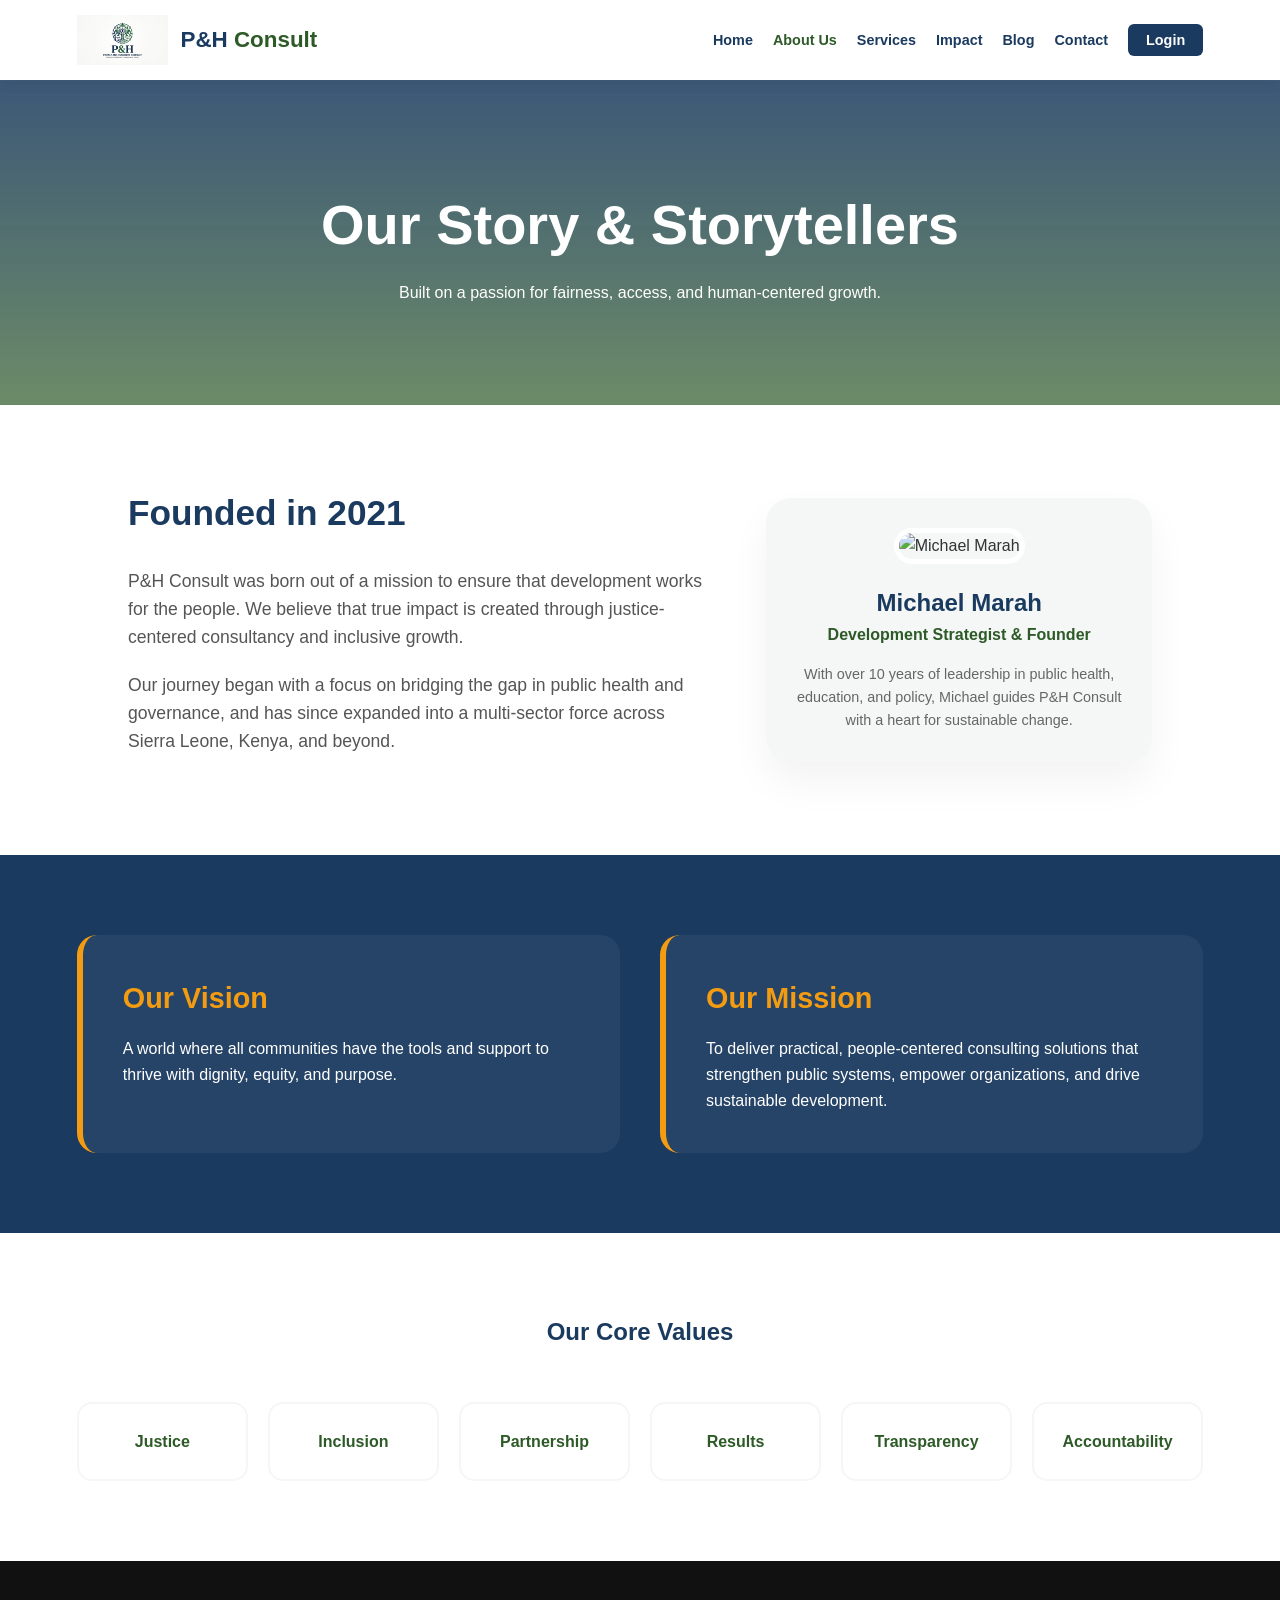
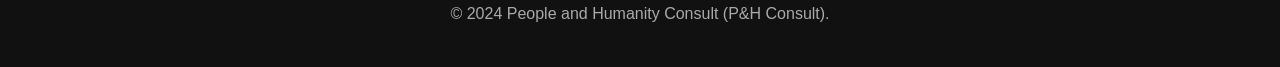
==== about.html @ 6d46d6f1 "Add files via upload" ====
<!doctype html>
<html lang="en-SL">
  <head>
    <meta charset="UTF-8" />
    <meta name="viewport" content="width=device-width, initial-scale=1.0" />
    <title>About Us | P&H Consult</title>
    <style>
      :root {
        --primary: #2d5a27; /* Forest Green */
        --secondary: #1a3a5f; /* Strategy Blue */
        --gold: #f39c12; /* Impact Gold */
        --white: #ffffff;
        --light: #f4f7f6;
      }

      * {
        margin: 0;
        padding: 0;
        box-sizing: border-box;
        font-family: "Segoe UI", Roboto, sans-serif;
      }
      body {
        background: var(--white);
        color: #333;
        line-height: 1.6;
        overflow-x: hidden;
      }

      /* HEADER: Standard Masterpiece Nav */
      header {
        display: flex;
        justify-content: space-between;
        align-items: center;
        padding: 15px 6%;
        background: var(--white);
        box-shadow: 0 4px 12px rgba(0, 0, 0, 0.05);
        position: sticky;
        top: 0;
        z-index: 1000;
      }
      .logo-area {
        display: flex;
        align-items: center;
        text-decoration: none;
      }
      .logo-img {
        height: clamp(40px, 5vw, 50px);
        width: auto;
        margin-right: 12px;
      }
      .logo-text {
        font-size: clamp(1.1rem, 2vw, 1.4rem);
        font-weight: 800;
        color: var(--secondary);
      }
      .logo-text span {
        color: var(--primary);
      }

      nav ul {
        display: flex;
        list-style: none;
        gap: 20px;
        align-items: center;
      }
      nav a {
        text-decoration: none;
        color: var(--secondary);
        font-weight: 600;
        font-size: 0.9rem;
        transition: 0.3s;
      }
      nav a:hover {
        color: var(--primary);
      }
      .btn-login {
        background: var(--secondary);
        color: white !important;
        padding: 8px 18px;
        border-radius: 6px;
      }

      /* ABOUT HERO */
      .about-hero {
        background:
          linear-gradient(rgba(26, 58, 95, 0.85), rgba(45, 90, 39, 0.7)),
          url("about-hero.jpg");
        background-size: cover;
        background-position: center;
        color: white;
        padding: 100px 6%;
        text-align: center;
      }
      .about-hero h1 {
        font-size: clamp(2.2rem, 5vw, 3.5rem);
        font-weight: 800;
        margin-bottom: 10px;
      }

      /* STORY & FOUNDER SECTION */
      .story-container {
        padding: 80px 10%;
        display: grid;
        grid-template-columns: 1.2fr 0.8fr;
        gap: 60px;
        align-items: center;
      }
      .story-content h2 {
        color: var(--secondary);
        font-size: 2.2rem;
        margin-bottom: 25px;
      }
      .story-content p {
        font-size: 1.1rem;
        color: #555;
        margin-bottom: 20px;
      }

      .founder-card {
        background: var(--light);
        padding: 30px;
        border-radius: 25px;
        text-align: center;
        box-shadow: 0 20px 40px rgba(0, 0, 0, 0.05);
      }
      .founder-img {
        width: 100%;
        max-width: 280px;
        height: 320px;
        object-fit: cover;
        border-radius: 20px;
        margin-bottom: 20px;
        border: 5px solid white;
      }
      .founder-card h3 {
        color: var(--secondary);
        font-size: 1.5rem;
      }
      .founder-card .title {
        color: var(--primary);
        font-weight: 700;
        margin-bottom: 15px;
        display: block;
      }

      /* VISION & MISSION */
      .v-m-section {
        background: var(--secondary);
        color: white;
        padding: 80px 6%;
      }
      .v-m-grid {
        display: grid;
        grid-template-columns: repeat(auto-fit, minmax(300px, 1fr));
        gap: 40px;
        max-width: 1200px;
        margin: 0 auto;
      }
      .v-m-box {
        padding: 40px;
        border-radius: 20px;
        background: rgba(255, 255, 255, 0.05);
        border-left: 6px solid var(--gold);
      }
      .v-m-box h3 {
        font-size: 1.8rem;
        margin-bottom: 15px;
        color: var(--gold);
      }

      /* CORE VALUES */
      .values-section {
        padding: 80px 6%;
        text-align: center;
      }
      .values-grid {
        display: grid;
        grid-template-columns: repeat(auto-fit, minmax(160px, 1fr));
        gap: 20px;
        margin-top: 50px;
      }
      .value-card {
        padding: 25px;
        background: var(--white);
        border: 2px solid var(--light);
        border-radius: 15px;
        font-weight: 700;
        color: var(--primary);
        transition: 0.3s;
      }
      .value-card:hover {
        background: var(--primary);
        color: white;
        transform: translateY(-8px);
      }

      /* MOBILE OVERRIDES */
      @media (max-width: 900px) {
        header {
          flex-direction: column;
          gap: 15px;
          padding: 15px 2%;
        }
        nav ul {
          gap: 12px;
          font-size: 0.8rem;
          flex-wrap: wrap;
          justify-content: center;
        }
        .story-container {
          grid-template-columns: 1fr;
          padding: 60px 6%;
          text-align: center;
        }
        .founder-card {
          order: -1;
        } /* Founder appears first on mobile */
      }
    </style>
  </head>
  <body>
    <header>
      <a href="index.html" class="logo-area">
        <img src="logo.png" alt="P&H Logo" class="logo-img" />
        <div class="logo-text">P&H <span>Consult</span></div>
      </a>
      <nav>
        <ul>
          <li><a href="index.html">Home</a></li>
          <li>
            <a href="about.html" style="color: var(--primary)">About Us</a>
          </li>
          <li><a href="services.html">Services</a></li>
          <li><a href="impact.html">Impact</a></li>
          <li><a href="blog.html">Blog</a></li>
          <li><a href="contact.html">Contact</a></li>
          <li><a href="login.html" class="btn-login">Login</a></li>
        </ul>
      </nav>
    </header>

    <section class="about-hero">
      <h1>Our Story & Storytellers</h1>
      <p>Built on a passion for fairness, access, and human-centered growth.</p>
    </section>

    <section class="story-container">
      <div class="story-content">
        <h2>Founded in 2021</h2>
        <p>
          P&H Consult was born out of a mission to ensure that development works
          for the people. We believe that true impact is created through
          justice-centered consultancy and inclusive growth.
        </p>
        <p>
          Our journey began with a focus on bridging the gap in public health
          and governance, and has since expanded into a multi-sector force
          across Sierra Leone, Kenya, and beyond.
        </p>
      </div>

      <div class="founder-card">
        <img src="founder.jpg" alt="Michael Marah" class="founder-img" />
        <h3>Michael Marah</h3>
        <span class="title">Development Strategist & Founder</span>
        <p style="font-size: 0.9rem; color: #666">
          With over 10 years of leadership in public health, education, and
          policy, Michael guides P&H Consult with a heart for sustainable
          change.
        </p>
      </div>
    </section>

    <section class="v-m-section">
      <div class="v-m-grid">
        <div class="v-m-box">
          <h3>Our Vision</h3>
          <p>
            A world where all communities have the tools and support to thrive
            with dignity, equity, and purpose.
          </p>
        </div>
        <div class="v-m-box">
          <h3>Our Mission</h3>
          <p>
            To deliver practical, people-centered consulting solutions that
            strengthen public systems, empower organizations, and drive
            sustainable development.
          </p>
        </div>
      </div>
    </section>

    <section class="values-section">
      <h2 style="color: var(--secondary)">Our Core Values</h2>
      <div class="values-grid">
        <div class="value-card">Justice</div>
        <div class="value-card">Inclusion</div>
        <div class="value-card">Partnership</div>
        <div class="value-card">Results</div>
        <div class="value-card">Transparency</div>
        <div class="value-card">Accountability</div>
      </div>
    </section>

    <footer
      style="background: #111; color: #aaa; padding: 40px; text-align: center"
    >
      &copy; 2024 People and Humanity Consult (P&H Consult).
    </footer>
  </body>
</html>
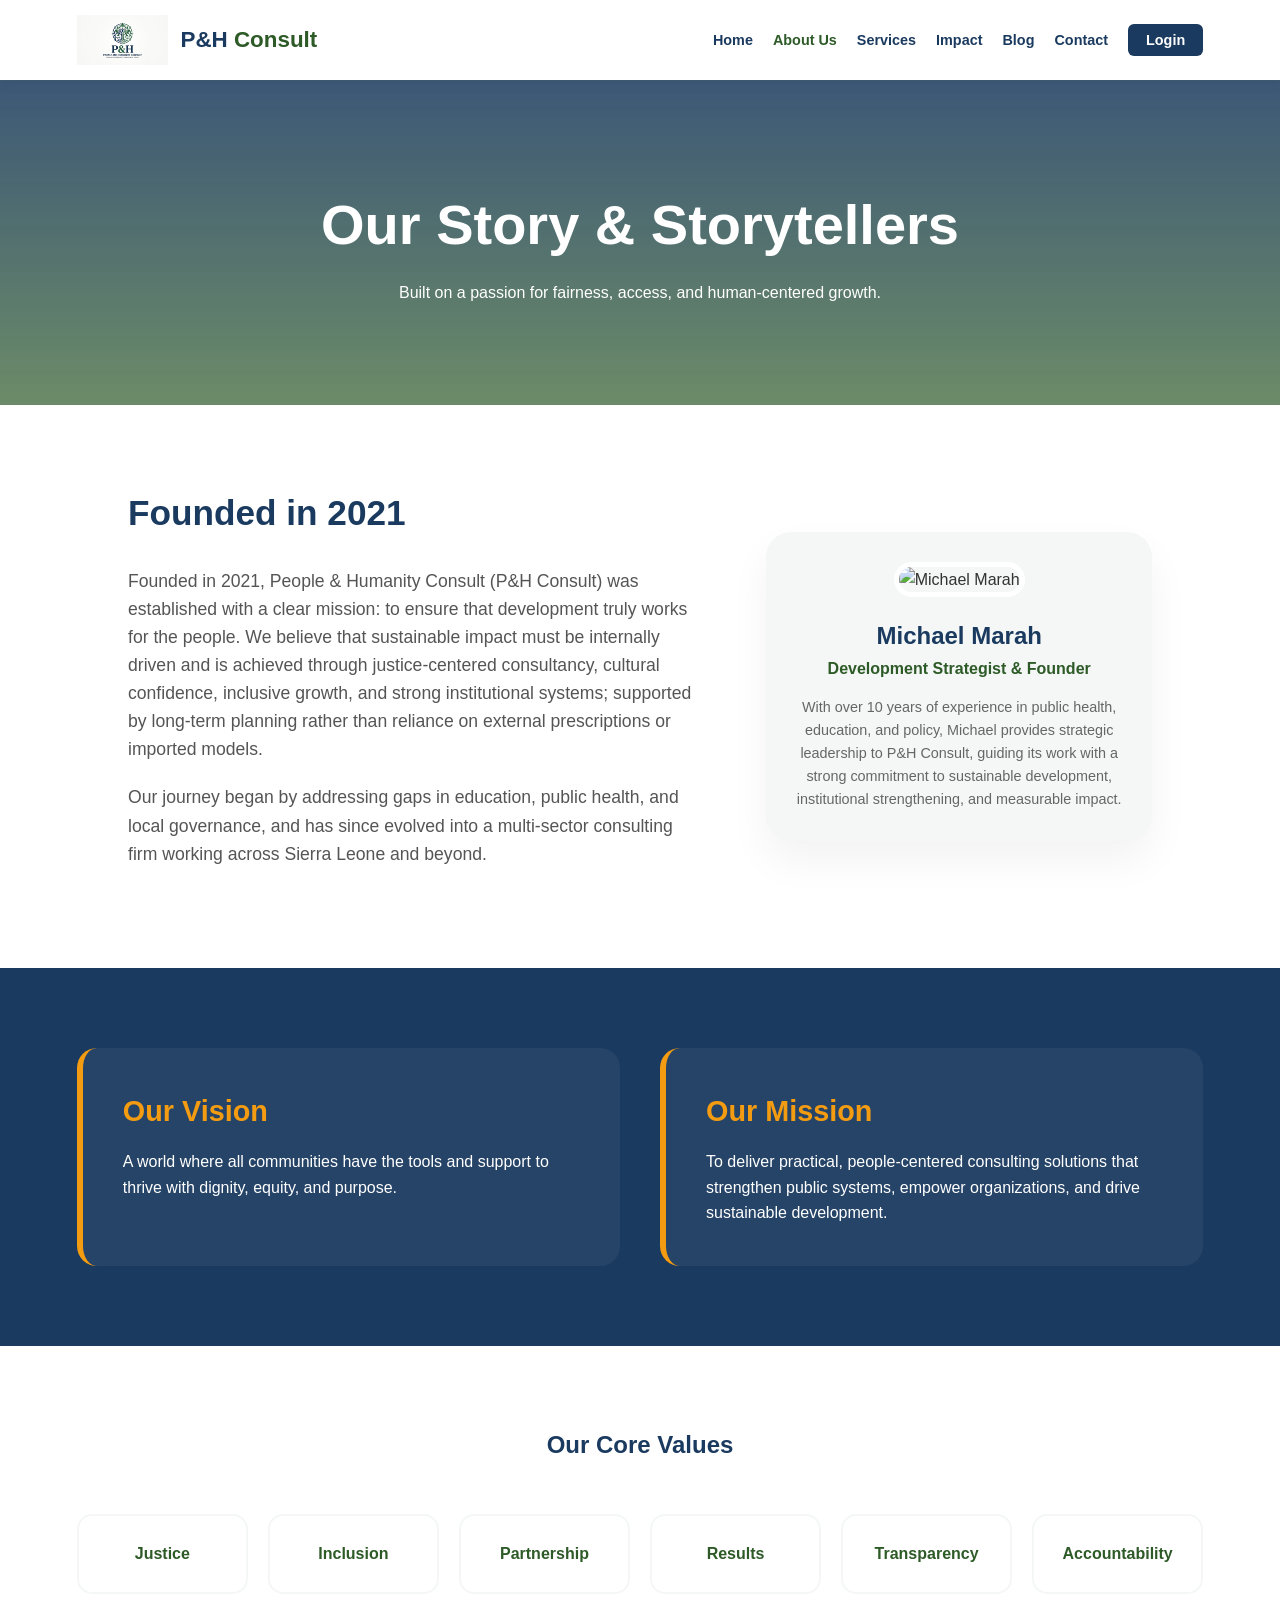
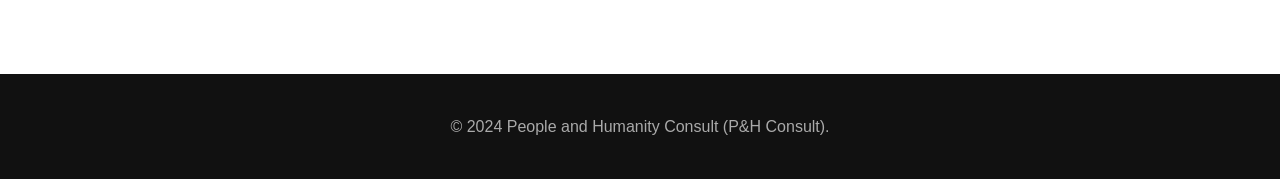
==== commit f336c89c: "Add files via upload" ====
--- a/about.html
+++ b/about.html
@@ -248,14 +248,18 @@
       <div class="story-content">
         <h2>Founded in 2021</h2>
         <p>
-          P&H Consult was born out of a mission to ensure that development works
-          for the people. We believe that true impact is created through
-          justice-centered consultancy and inclusive growth.
+          Founded in 2021, People & Humanity Consult (P&H Consult) was
+          established with a clear mission: to ensure that development truly
+          works for the people. We believe that sustainable impact must be
+          internally driven and is achieved through justice-centered
+          consultancy, cultural confidence, inclusive growth, and strong
+          institutional systems; supported by long-term planning rather than
+          reliance on external prescriptions or imported models.
         </p>
         <p>
-          Our journey began with a focus on bridging the gap in public health
-          and governance, and has since expanded into a multi-sector force
-          across Sierra Leone, Kenya, and beyond.
+          Our journey began by addressing gaps in education, public health, and
+          local governance, and has since evolved into a multi-sector consulting
+          firm working across Sierra Leone and beyond.
         </p>
       </div>
 
@@ -264,9 +268,10 @@
         <h3>Michael Marah</h3>
         <span class="title">Development Strategist & Founder</span>
         <p style="font-size: 0.9rem; color: #666">
-          With over 10 years of leadership in public health, education, and
-          policy, Michael guides P&H Consult with a heart for sustainable
-          change.
+          With over 10 years of experience in public health, education, and
+          policy, Michael provides strategic leadership to P&H Consult, guiding
+          its work with a strong commitment to sustainable development,
+          institutional strengthening, and measurable impact.
         </p>
       </div>
     </section>
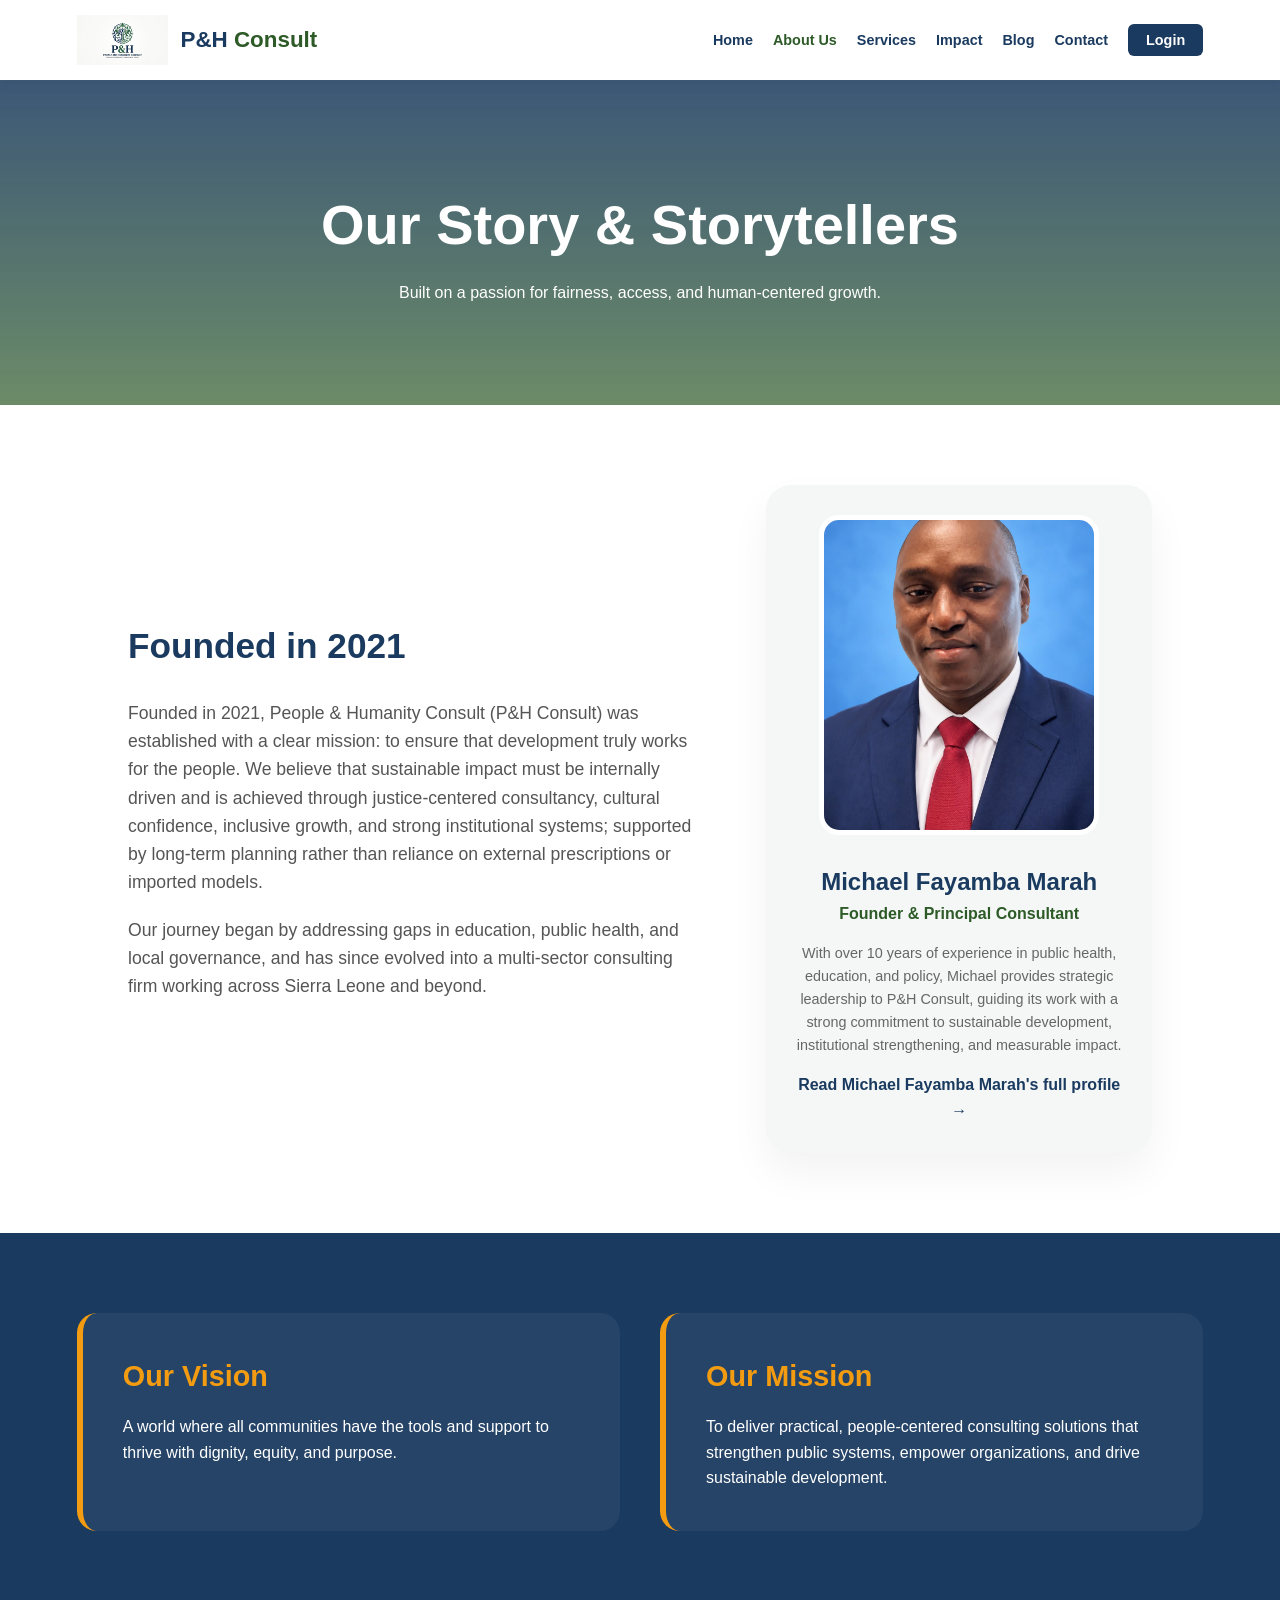
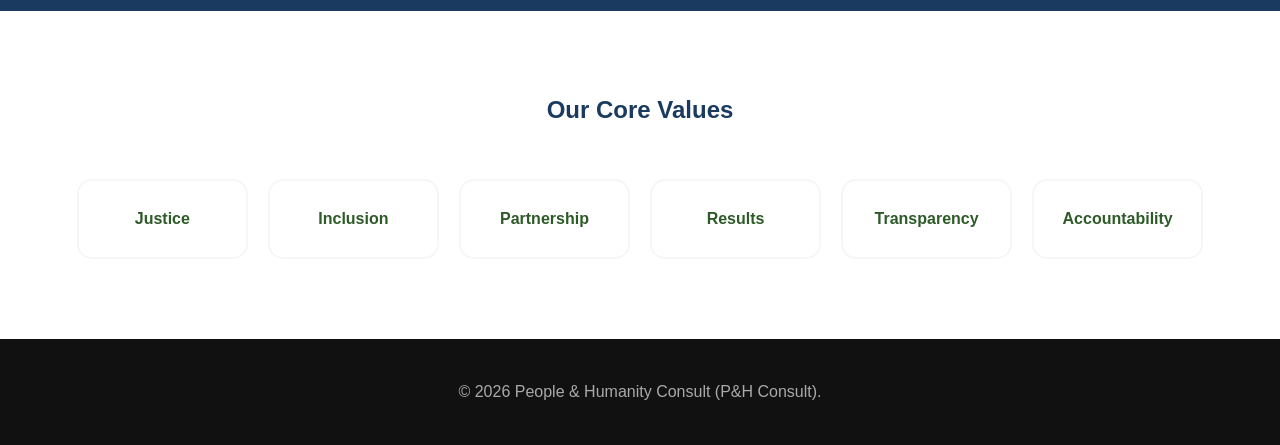
==== commit 7d3f7b6f: "Rename about_v2.html to about.html" ====
--- a/about.html
+++ b/about.html
@@ -1,317 +1,330 @@
-<!doctype html>
-<html lang="en-SL">
-  <head>
-    <meta charset="UTF-8" />
-    <meta name="viewport" content="width=device-width, initial-scale=1.0" />
-    <title>About Us | P&H Consult</title>
-    <style>
-      :root {
-        --primary: #2d5a27; /* Forest Green */
-        --secondary: #1a3a5f; /* Strategy Blue */
-        --gold: #f39c12; /* Impact Gold */
-        --white: #ffffff;
-        --light: #f4f7f6;
-      }
-
-      * {
-        margin: 0;
-        padding: 0;
-        box-sizing: border-box;
-        font-family: "Segoe UI", Roboto, sans-serif;
-      }
-      body {
-        background: var(--white);
-        color: #333;
-        line-height: 1.6;
-        overflow-x: hidden;
-      }
-
-      /* HEADER: Standard Masterpiece Nav */
-      header {
-        display: flex;
-        justify-content: space-between;
-        align-items: center;
-        padding: 15px 6%;
-        background: var(--white);
-        box-shadow: 0 4px 12px rgba(0, 0, 0, 0.05);
-        position: sticky;
-        top: 0;
-        z-index: 1000;
-      }
-      .logo-area {
-        display: flex;
-        align-items: center;
-        text-decoration: none;
-      }
-      .logo-img {
-        height: clamp(40px, 5vw, 50px);
-        width: auto;
-        margin-right: 12px;
-      }
-      .logo-text {
-        font-size: clamp(1.1rem, 2vw, 1.4rem);
-        font-weight: 800;
-        color: var(--secondary);
-      }
-      .logo-text span {
-        color: var(--primary);
-      }
-
-      nav ul {
-        display: flex;
-        list-style: none;
-        gap: 20px;
-        align-items: center;
-      }
-      nav a {
-        text-decoration: none;
-        color: var(--secondary);
-        font-weight: 600;
-        font-size: 0.9rem;
-        transition: 0.3s;
-      }
-      nav a:hover {
-        color: var(--primary);
-      }
-      .btn-login {
-        background: var(--secondary);
-        color: white !important;
-        padding: 8px 18px;
-        border-radius: 6px;
-      }
-
-      /* ABOUT HERO */
-      .about-hero {
-        background:
-          linear-gradient(rgba(26, 58, 95, 0.85), rgba(45, 90, 39, 0.7)),
-          url("about-hero.jpg");
-        background-size: cover;
-        background-position: center;
-        color: white;
-        padding: 100px 6%;
-        text-align: center;
-      }
-      .about-hero h1 {
-        font-size: clamp(2.2rem, 5vw, 3.5rem);
-        font-weight: 800;
-        margin-bottom: 10px;
-      }
-
-      /* STORY & FOUNDER SECTION */
-      .story-container {
-        padding: 80px 10%;
-        display: grid;
-        grid-template-columns: 1.2fr 0.8fr;
-        gap: 60px;
-        align-items: center;
-      }
-      .story-content h2 {
-        color: var(--secondary);
-        font-size: 2.2rem;
-        margin-bottom: 25px;
-      }
-      .story-content p {
-        font-size: 1.1rem;
-        color: #555;
-        margin-bottom: 20px;
-      }
-
-      .founder-card {
-        background: var(--light);
-        padding: 30px;
-        border-radius: 25px;
-        text-align: center;
-        box-shadow: 0 20px 40px rgba(0, 0, 0, 0.05);
-      }
-      .founder-img {
-        width: 100%;
-        max-width: 280px;
-        height: 320px;
-        object-fit: cover;
-        border-radius: 20px;
-        margin-bottom: 20px;
-        border: 5px solid white;
-      }
-      .founder-card h3 {
-        color: var(--secondary);
-        font-size: 1.5rem;
-      }
-      .founder-card .title {
-        color: var(--primary);
-        font-weight: 700;
-        margin-bottom: 15px;
-        display: block;
-      }
-
-      /* VISION & MISSION */
-      .v-m-section {
-        background: var(--secondary);
-        color: white;
-        padding: 80px 6%;
-      }
-      .v-m-grid {
-        display: grid;
-        grid-template-columns: repeat(auto-fit, minmax(300px, 1fr));
-        gap: 40px;
-        max-width: 1200px;
-        margin: 0 auto;
-      }
-      .v-m-box {
-        padding: 40px;
-        border-radius: 20px;
-        background: rgba(255, 255, 255, 0.05);
-        border-left: 6px solid var(--gold);
-      }
-      .v-m-box h3 {
-        font-size: 1.8rem;
-        margin-bottom: 15px;
-        color: var(--gold);
-      }
-
-      /* CORE VALUES */
-      .values-section {
-        padding: 80px 6%;
-        text-align: center;
-      }
-      .values-grid {
-        display: grid;
-        grid-template-columns: repeat(auto-fit, minmax(160px, 1fr));
-        gap: 20px;
-        margin-top: 50px;
-      }
-      .value-card {
-        padding: 25px;
-        background: var(--white);
-        border: 2px solid var(--light);
-        border-radius: 15px;
-        font-weight: 700;
-        color: var(--primary);
-        transition: 0.3s;
-      }
-      .value-card:hover {
-        background: var(--primary);
-        color: white;
-        transform: translateY(-8px);
-      }
-
-      /* MOBILE OVERRIDES */
-      @media (max-width: 900px) {
-        header {
-          flex-direction: column;
-          gap: 15px;
-          padding: 15px 2%;
-        }
-        nav ul {
-          gap: 12px;
-          font-size: 0.8rem;
-          flex-wrap: wrap;
-          justify-content: center;
-        }
-        .story-container {
-          grid-template-columns: 1fr;
-          padding: 60px 6%;
-          text-align: center;
-        }
-        .founder-card {
-          order: -1;
-        } /* Founder appears first on mobile */
-      }
-    </style>
-  </head>
-  <body>
-    <header>
-      <a href="index.html" class="logo-area">
-        <img src="logo.png" alt="P&H Logo" class="logo-img" />
-        <div class="logo-text">P&H <span>Consult</span></div>
-      </a>
-      <nav>
-        <ul>
-          <li><a href="index.html">Home</a></li>
-          <li>
-            <a href="about.html" style="color: var(--primary)">About Us</a>
-          </li>
-          <li><a href="services.html">Services</a></li>
-          <li><a href="impact.html">Impact</a></li>
-          <li><a href="blog.html">Blog</a></li>
-          <li><a href="contact.html">Contact</a></li>
-          <li><a href="login.html" class="btn-login">Login</a></li>
-        </ul>
-      </nav>
-    </header>
-
-    <section class="about-hero">
-      <h1>Our Story & Storytellers</h1>
-      <p>Built on a passion for fairness, access, and human-centered growth.</p>
-    </section>
-
-    <section class="story-container">
-      <div class="story-content">
-        <h2>Founded in 2021</h2>
-        <p>
-          Founded in 2021, People & Humanity Consult (P&H Consult) was
-          established with a clear mission: to ensure that development truly
-          works for the people. We believe that sustainable impact must be
-          internally driven and is achieved through justice-centered
-          consultancy, cultural confidence, inclusive growth, and strong
-          institutional systems; supported by long-term planning rather than
-          reliance on external prescriptions or imported models.
-        </p>
-        <p>
-          Our journey began by addressing gaps in education, public health, and
-          local governance, and has since evolved into a multi-sector consulting
-          firm working across Sierra Leone and beyond.
-        </p>
-      </div>
-
-      <div class="founder-card">
-        <img src="founder.jpg" alt="Michael Marah" class="founder-img" />
-        <h3>Michael Marah</h3>
-        <span class="title">Development Strategist & Founder</span>
-        <p style="font-size: 0.9rem; color: #666">
-          With over 10 years of experience in public health, education, and
-          policy, Michael provides strategic leadership to P&H Consult, guiding
-          its work with a strong commitment to sustainable development,
-          institutional strengthening, and measurable impact.
-        </p>
-      </div>
-    </section>
-
-    <section class="v-m-section">
-      <div class="v-m-grid">
-        <div class="v-m-box">
-          <h3>Our Vision</h3>
-          <p>
-            A world where all communities have the tools and support to thrive
-            with dignity, equity, and purpose.
-          </p>
-        </div>
-        <div class="v-m-box">
-          <h3>Our Mission</h3>
-          <p>
-            To deliver practical, people-centered consulting solutions that
-            strengthen public systems, empower organizations, and drive
-            sustainable development.
-          </p>
-        </div>
-      </div>
-    </section>
-
-    <section class="values-section">
-      <h2 style="color: var(--secondary)">Our Core Values</h2>
-      <div class="values-grid">
-        <div class="value-card">Justice</div>
-        <div class="value-card">Inclusion</div>
-        <div class="value-card">Partnership</div>
-        <div class="value-card">Results</div>
-        <div class="value-card">Transparency</div>
-        <div class="value-card">Accountability</div>
-      </div>
-    </section>
-
-    <footer
-      style="background: #111; color: #aaa; padding: 40px; text-align: center"
-    >
-      &copy; 2024 People and Humanity Consult (P&H Consult).
-    </footer>
-  </body>
-</html>
+<!doctype html>
+<html lang="en-SL">
+  <head>
+    <meta charset="UTF-8" />
+    <meta name="viewport" content="width=device-width, initial-scale=1.0" />
+    <meta name="description" content="Learn about People & Humanity Consult, its founding story, vision, mission, values, and leadership." />
+    <meta property="og:title" content="About Us | P&H Consult" />
+    <meta property="og:description" content="Our story, vision, mission, values, and leadership at People & Humanity Consult." />
+    <meta property="og:type" content="website" />
+    <meta property="og:url" content="https://phconsults.org/about.html" />
+    <meta property="og:image" content="https://phconsults.org/about-hero.jpg" />
+    <meta name="twitter:card" content="summary_large_image" />
+    <title>About Us | People &amp; Humanity Consult</title>
+    <style>
+      :root {
+        --primary: #2d5a27; /* Forest Green */
+        --secondary: #1a3a5f; /* Strategy Blue */
+        --gold: #f39c12; /* Impact Gold */
+        --white: #ffffff;
+        --light: #f4f7f6;
+      }
+
+      * {
+        margin: 0;
+        padding: 0;
+        box-sizing: border-box;
+        font-family: "Segoe UI", Roboto, sans-serif;
+      }
+      body {
+        background: var(--white);
+        color: #333;
+        line-height: 1.6;
+        overflow-x: hidden;
+      }
+
+      /* HEADER: Standard Masterpiece Nav */
+      header {
+        display: flex;
+        justify-content: space-between;
+        align-items: center;
+        padding: 15px 6%;
+        background: var(--white);
+        box-shadow: 0 4px 12px rgba(0, 0, 0, 0.05);
+        position: sticky;
+        top: 0;
+        z-index: 1000;
+      }
+      .logo-area {
+        display: flex;
+        align-items: center;
+        text-decoration: none;
+      }
+      .logo-img {
+        height: clamp(40px, 5vw, 50px);
+        width: auto;
+        margin-right: 12px;
+      }
+      .logo-text {
+        font-size: clamp(1.1rem, 2vw, 1.4rem);
+        font-weight: 800;
+        color: var(--secondary);
+      }
+      .logo-text span {
+        color: var(--primary);
+      }
+
+      nav ul {
+        display: flex;
+        list-style: none;
+        gap: 20px;
+        align-items: center;
+      }
+      nav a {
+        text-decoration: none;
+        color: var(--secondary);
+        font-weight: 600;
+        font-size: 0.9rem;
+        transition: 0.3s;
+      }
+      nav a:hover {
+        color: var(--primary);
+      }
+      .btn-login {
+        background: var(--secondary);
+        color: white !important;
+        padding: 8px 18px;
+        border-radius: 6px;
+      }
+
+      /* ABOUT HERO */
+      .about-hero {
+        background:
+          linear-gradient(rgba(26, 58, 95, 0.85), rgba(45, 90, 39, 0.7)),
+          url("about-hero.jpg");
+        background-size: cover;
+        background-position: center;
+        color: white;
+        padding: 100px 6%;
+        text-align: center;
+      }
+      .about-hero h1 {
+        font-size: clamp(2.2rem, 5vw, 3.5rem);
+        font-weight: 800;
+        margin-bottom: 10px;
+      }
+
+      /* STORY & FOUNDER SECTION */
+      .story-container {
+        padding: 80px 10%;
+        display: grid;
+        grid-template-columns: 1.2fr 0.8fr;
+        gap: 60px;
+        align-items: center;
+      }
+      .story-content h2 {
+        color: var(--secondary);
+        font-size: 2.2rem;
+        margin-bottom: 25px;
+      }
+      .story-content p {
+        font-size: 1.1rem;
+        color: #555;
+        margin-bottom: 20px;
+      }
+
+      .founder-card {
+        background: var(--light);
+        padding: 30px;
+        border-radius: 25px;
+        text-align: center;
+        box-shadow: 0 20px 40px rgba(0, 0, 0, 0.05);
+      }
+      .founder-img {
+        width: 100%;
+        max-width: 280px;
+        height: 320px;
+        object-fit: cover;
+        border-radius: 20px;
+        margin-bottom: 20px;
+        border: 5px solid white;
+      }
+      .founder-card h3 {
+        color: var(--secondary);
+        font-size: 1.5rem;
+      }
+      .founder-card .title {
+        color: var(--primary);
+        font-weight: 700;
+        margin-bottom: 15px;
+        display: block;
+      }
+
+      /* VISION & MISSION */
+      .v-m-section {
+        background: var(--secondary);
+        color: white;
+        padding: 80px 6%;
+      }
+      .v-m-grid {
+        display: grid;
+        grid-template-columns: repeat(auto-fit, minmax(300px, 1fr));
+        gap: 40px;
+        max-width: 1200px;
+        margin: 0 auto;
+      }
+      .v-m-box {
+        padding: 40px;
+        border-radius: 20px;
+        background: rgba(255, 255, 255, 0.05);
+        border-left: 6px solid var(--gold);
+      }
+      .v-m-box h3 {
+        font-size: 1.8rem;
+        margin-bottom: 15px;
+        color: var(--gold);
+      }
+
+      /* CORE VALUES */
+      .values-section {
+        padding: 80px 6%;
+        text-align: center;
+      }
+      .values-grid {
+        display: grid;
+        grid-template-columns: repeat(auto-fit, minmax(160px, 1fr));
+        gap: 20px;
+        margin-top: 50px;
+      }
+      .value-card {
+        padding: 25px;
+        background: var(--white);
+        border: 2px solid var(--light);
+        border-radius: 15px;
+        font-weight: 700;
+        color: var(--primary);
+        transition: 0.3s;
+      }
+      .value-card:hover {
+        background: var(--primary);
+        color: white;
+        transform: translateY(-8px);
+      }
+
+      /* MOBILE OVERRIDES */
+      @media (max-width: 900px) {
+        header {
+          flex-direction: column;
+          gap: 15px;
+          padding: 15px 2%;
+        }
+        nav ul {
+          gap: 12px;
+          font-size: 0.8rem;
+          flex-wrap: wrap;
+          justify-content: center;
+        }
+        .story-container {
+          grid-template-columns: 1fr;
+          padding: 60px 6%;
+          text-align: center;
+        }
+        .founder-card {
+          order: -1;
+        } /* Founder appears first on mobile */
+      }
+    </style>
+  </head>
+  <body>
+    <header>
+      <a href="index.html" class="logo-area">
+        <img src="logo.png" alt="P&H Logo" class="logo-img" />
+        <div class="logo-text">P&H <span>Consult</span></div>
+      </a>
+      <nav>
+        <ul>
+          <li><a href="index.html">Home</a></li>
+          <li>
+            <a href="about.html" style="color: var(--primary)">About Us</a>
+          </li>
+          <li><a href="services.html">Services</a></li>
+          <li><a href="impact.html">Impact</a></li>
+          <li><a href="blog.html">Blog</a></li>
+          <li><a href="contact.html">Contact</a></li>
+          <li><a href="login.html" class="btn-login">Login</a></li>
+        </ul>
+      </nav>
+    </header>
+
+    <section class="about-hero">
+      <h1>Our Story & Storytellers</h1>
+      <p>Built on a passion for fairness, access, and human-centered growth.</p>
+    </section>
+
+    <section class="story-container">
+      <div class="story-content">
+        <h2>Founded in 2021</h2>
+        <p>
+          Founded in 2021, People & Humanity Consult (P&H Consult) was
+          established with a clear mission: to ensure that development truly
+          works for the people. We believe that sustainable impact must be
+          internally driven and is achieved through justice-centered
+          consultancy, cultural confidence, inclusive growth, and strong
+          institutional systems; supported by long-term planning rather than
+          reliance on external prescriptions or imported models.
+        </p>
+        <p>
+          Our journey began by addressing gaps in education, public health, and
+          local governance, and has since evolved into a multi-sector consulting
+          firm working across Sierra Leone and beyond.
+        </p>
+      </div>
+
+      <div class="founder-card">
+        <img src="founder.jpg" alt="Portrait of Michael Fayamba Marah" class="founder-img" />
+        <h3>Michael Fayamba Marah</h3>
+        <span class="title">Founder &amp; Principal Consultant</span>
+        <p style="font-size: 0.9rem; color: #666">
+          With over 10 years of experience in public health, education, and
+          policy, Michael provides strategic leadership to P&H Consult, guiding
+          its work with a strong commitment to sustainable development,
+          institutional strengthening, and measurable impact.
+        </p>
+        <p style="margin-top: 15px">
+          <a href="michael-fayamba-marah.html" style="color: var(--secondary); font-weight: 700; text-decoration: none;">
+            Read Michael Fayamba Marah's full profile &rarr;
+          </a>
+        </p>
+      </div>
+    </section>
+
+    <section class="v-m-section">
+      <div class="v-m-grid">
+        <div class="v-m-box">
+          <h3>Our Vision</h3>
+          <p>
+            A world where all communities have the tools and support to thrive
+            with dignity, equity, and purpose.
+          </p>
+        </div>
+        <div class="v-m-box">
+          <h3>Our Mission</h3>
+          <p>
+            To deliver practical, people-centered consulting solutions that
+            strengthen public systems, empower organizations, and drive
+            sustainable development.
+          </p>
+        </div>
+      </div>
+    </section>
+
+    <section class="values-section">
+      <h2 style="color: var(--secondary)">Our Core Values</h2>
+      <div class="values-grid">
+        <div class="value-card">Justice</div>
+        <div class="value-card">Inclusion</div>
+        <div class="value-card">Partnership</div>
+        <div class="value-card">Results</div>
+        <div class="value-card">Transparency</div>
+        <div class="value-card">Accountability</div>
+      </div>
+    </section>
+
+    <footer
+      style="background: #111; color: #aaa; padding: 40px; text-align: center"
+    >
+      &copy; <span id="year"></span> People &amp; Humanity Consult (P&amp;H Consult).
+    </footer>
+  <script>document.getElementById("year").textContent = new Date().getFullYear();</script>
+  </body>
+</html>
